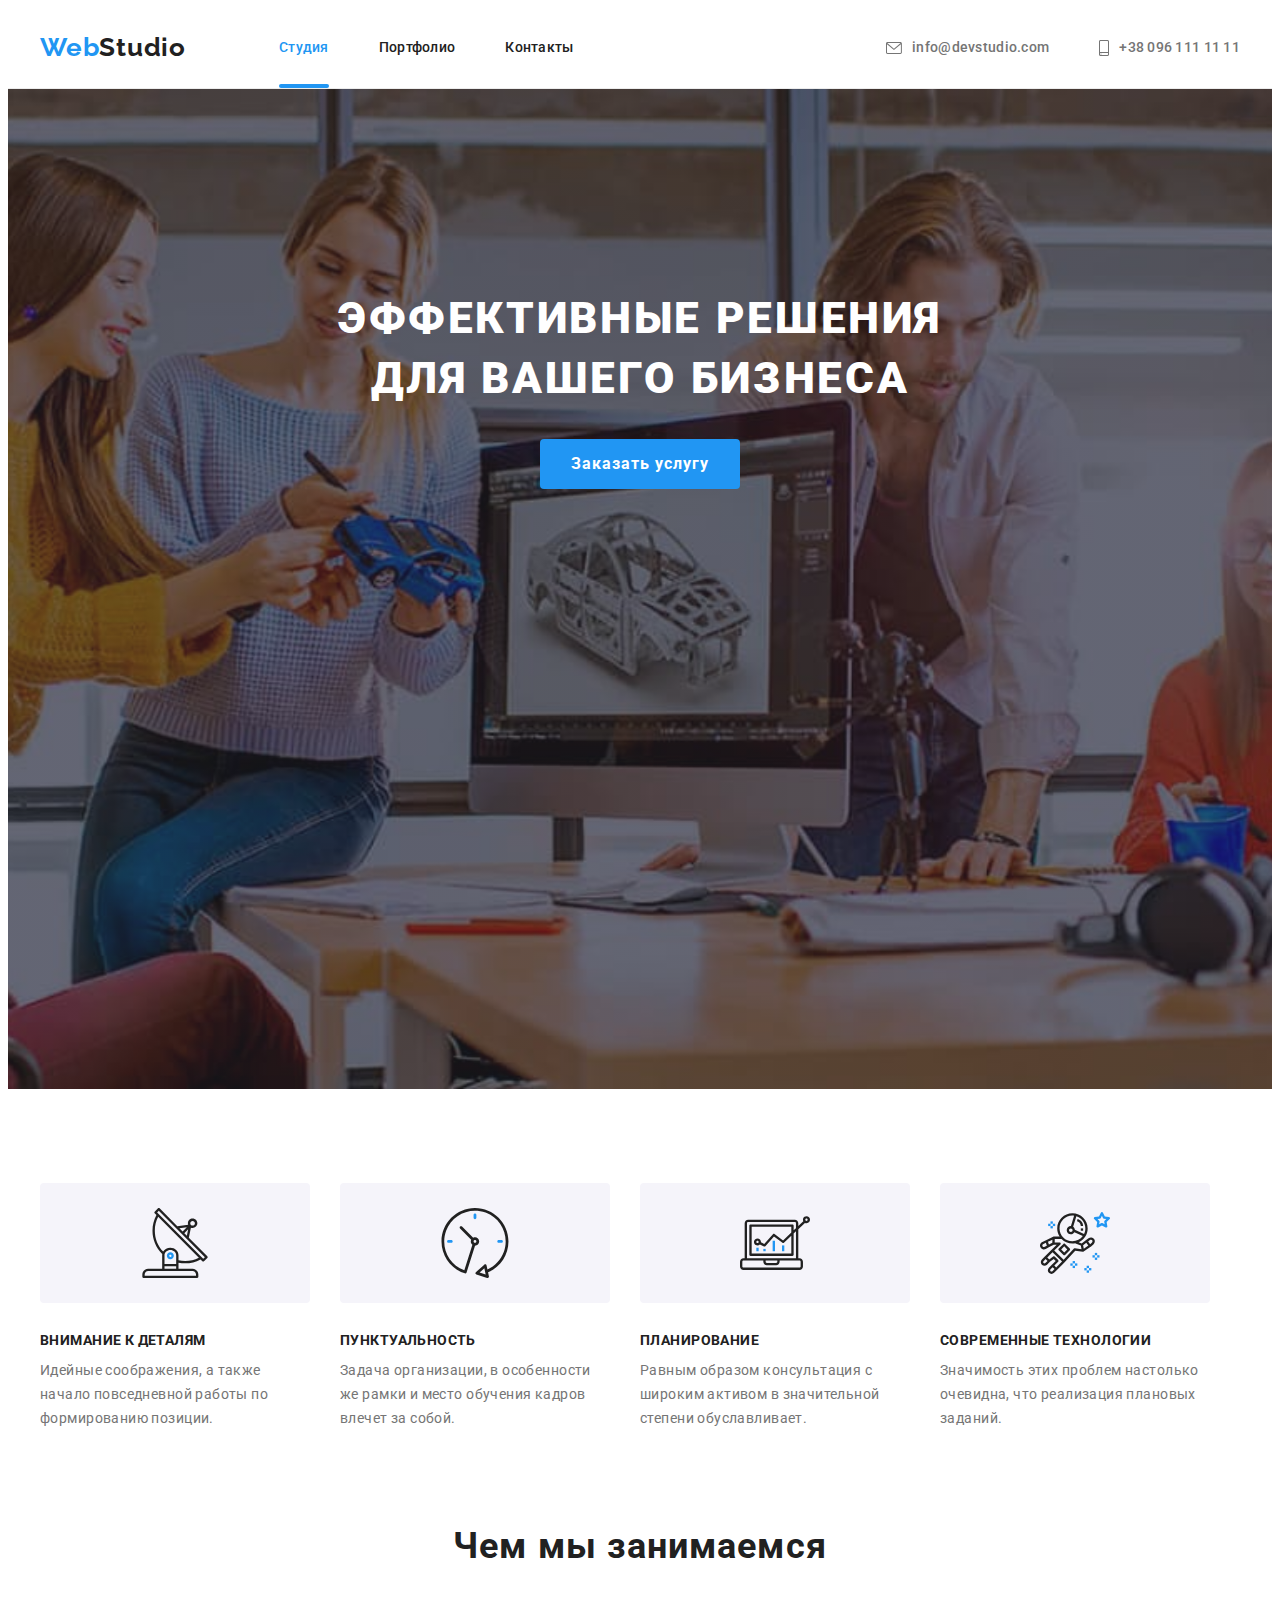
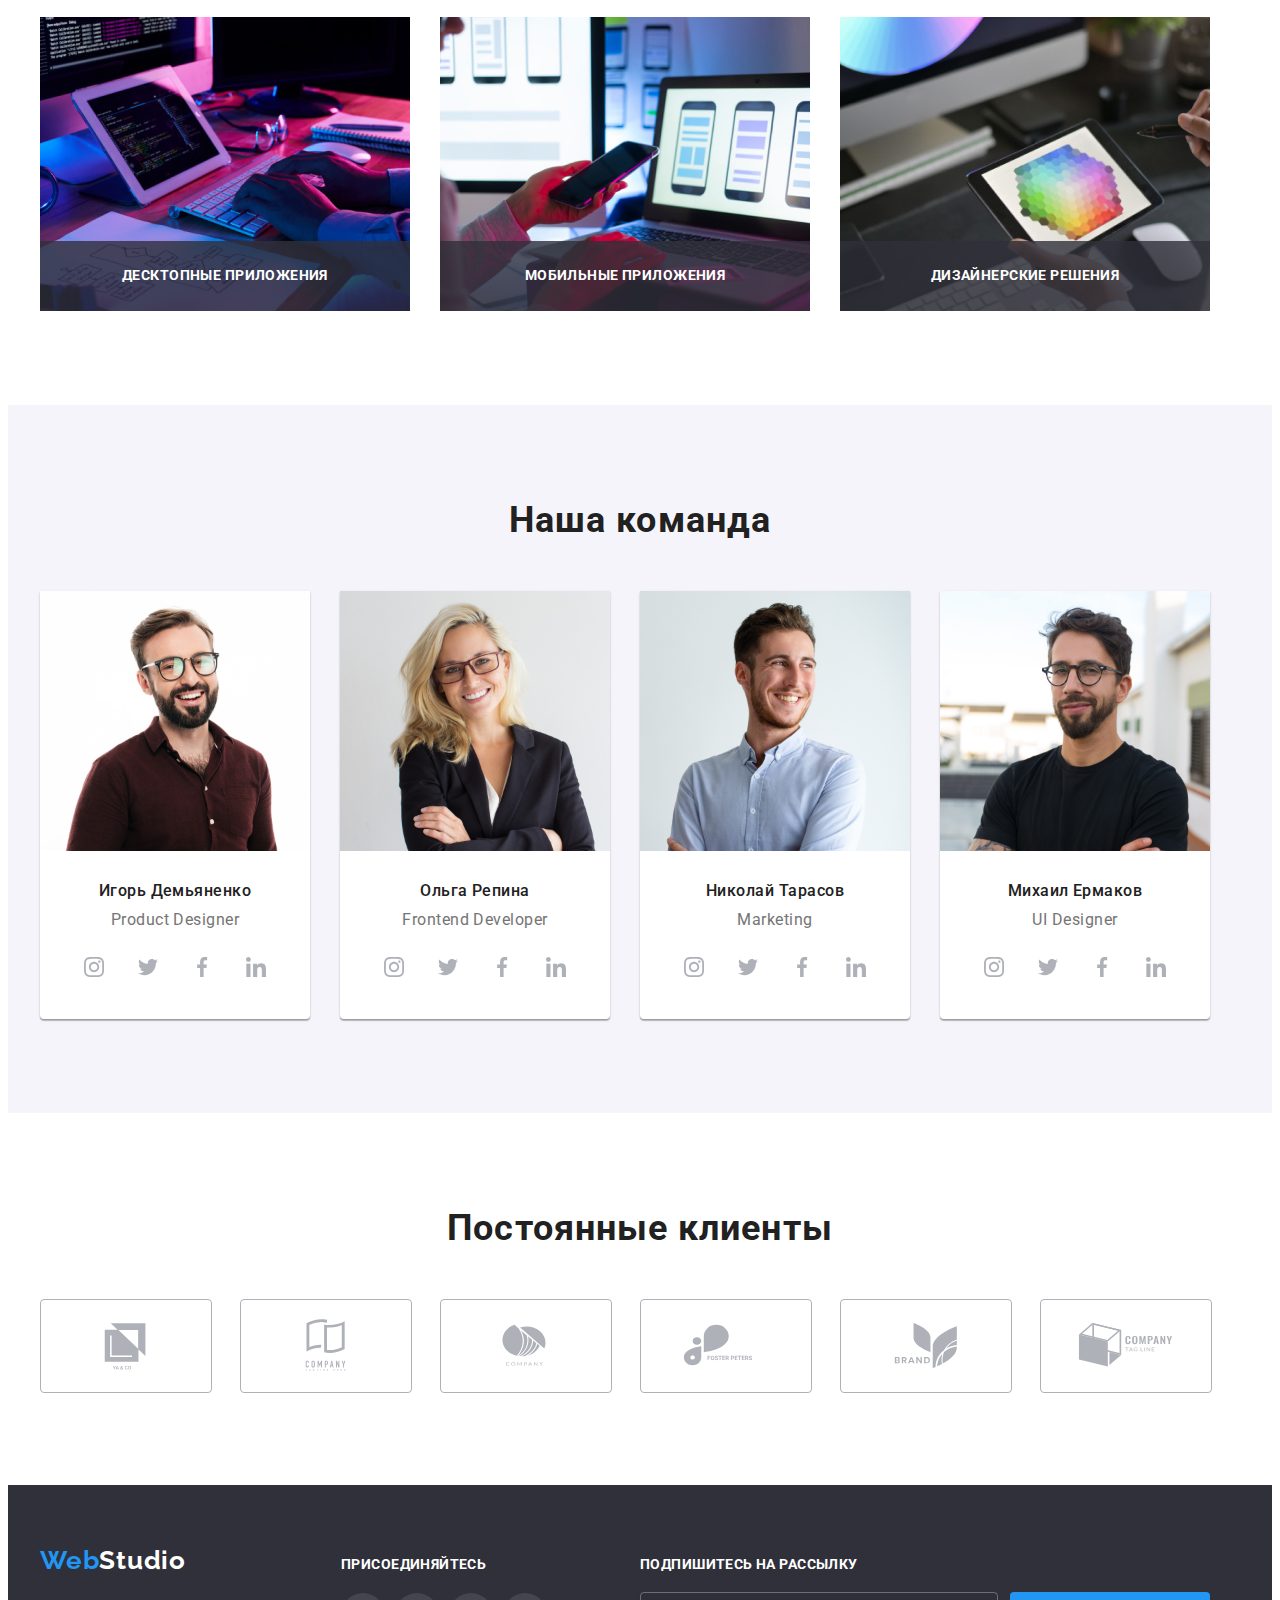
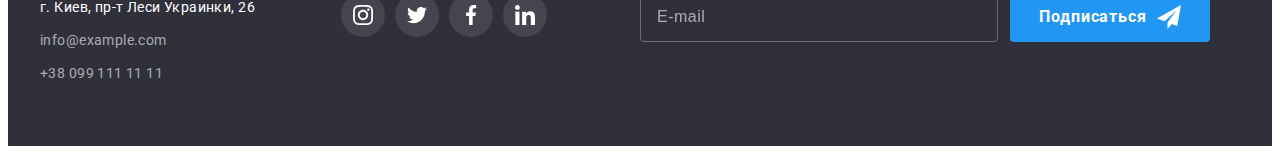
==== index.html @ 35f01581 "Фокус на  кастомный чекбокс" ====
<!DOCTYPE html>
<html lang="ru">
  <head>
    <meta charset="UTF-8" />
    <meta http-equiv="X-UA-Compatible" content="IE=edge" />
    <meta name="viewport" content="width=device-width, initial-scale=1.0" />
    <link rel="preconnect" href="https://fonts.googleapis.com" />
    <link rel="preconnect" href="https://fonts.gstatic.com" crossorigin />
    <link
      href="https://fonts.googleapis.com/css2?family=Raleway:wght@700&family=Roboto:wght@400;500;700;900&display=swap"
      rel="stylesheet"
    />
    <title>Document</title>
    <link
      rel="stylesheet"
      href="https://cdnjs.cloudflare.com/ajax/libs/modern-normalize/1.1.0/modern-normalize.min.css"
      integrity="sha512-wpPYUAdjBVSE4KJnH1VR1HeZfpl1ub8YT/NKx4PuQ5NmX2tKuGu6U/JRp5y+Y8XG2tV+wKQpNHVUX03MfMFn9Q=="
      crossorigin="anonymous"
      referrerpolicy="no-referrer"
    />
    <link rel="stylesheet" href="./css/styles.css" />
  </head>
  <body>
    <!--Шапка сайта-->
    <header class="header">
      <div class="container main-list">
        <a lang="en" href="" class="header-logo link"
          >Web<span class="logo-black">Studio</span></a
        >
        <nav class="header-nav">
          <ul class="header-list list">
            <li class="header-item">
              <a href="" class="header-link link current">Студия</a>
            </li>
            <li class="header-item">
              <a href="./portfolio.html" class="header-link link">Портфолио</a>
            </li>
            <li class="header-item">
              <a href="" class="header-link link">Контакты</a>
            </li>
          </ul>
        </nav>
        <div class="contacts">
          <ul class="header-contacts list">
            <li class="header-item">
              <a href="" class="header-mail link">
                <svg class="contacts-icon" width="16" height="12">
                  <use href="./img/icons.svg#icon-envelope"></use>
                </svg>
                info@devstudio.com</a
              >
            </li>
            <li class="header-item">
              <a href="" class="header-tel link"
                ><svg class="contacts-icon" width="10" height="16">
                  <use href="./img/icons.svg#icon-smartphone"></use></svg
                >+38 096 111 11 11</a
              >
            </li>
          </ul>
        </div>
      </div>
    </header>

    <main>
      <!--Герой-->
      <section class="hero overlay">
        <div class="hero-contant">
          <h1 class="hero-title">Эффективные решения для вашего бизнеса</h1>
          <button type="button" class="hero-button" data-modal-open>
            Заказать услугу
          </button>
        </div>
      </section>

      <!--Преимущества-->
      <section class="benefits">
        <div class="container">
          <h2 hidden class="visually-hidden">Наши преимущества</h2>
          <ul class="benefits-list list">
            <li class="benefits-item">
              <div class="benefits-picture">
                <svg class="benefits-icon" width="70" height="70">
                  <use href="./img/icons.svg#icon-antenna-1"></use>
                </svg>
              </div>
              <h3 class="benefits-title">Внимание к деталям</h3>
              <p class="benefits-text">
                Идейные соображения, а также начало повседневной работы по
                формированию позиции.
              </p>
            </li>
            <li class="benefits-item">
              <div class="benefits-picture">
                <svg class="benefits-icon" width="70" height="70">
                  <use href="./img/icons.svg#icon-clock-1"></use>
                </svg>
              </div>
              <h3 class="benefits-title">Пунктуальность</h3>
              <p class="benefits-text">
                Задача организации, в особенности же рамки и место обучения
                кадров влечет за собой.
              </p>
            </li>
            <li class="benefits-item">
              <div class="benefits-picture">
                <svg class="benefits-icon" width="70" height="70">
                  <use href="./img/icons.svg#icon-diagram-1"></use>
                </svg>
              </div>
              <h3 class="benefits-title">Планирование</h3>
              <p class="benefits-text">
                Равным образом консультация с широким активом в значительной
                степени обуславливает.
              </p>
            </li>
            <li class="benefits-item">
              <div class="benefits-picture">
                <svg class="benefits-icon" width="70" height="70">
                  <use href="./img/icons.svg#icon-astronaut-1"></use>
                </svg>
              </div>
              <h3 class="benefits-title">Современные технологии</h3>
              <p class="benefits-text">
                Значимость этих проблем настолько очевидна, что реализация
                плановых заданий.
              </p>
            </li>
          </ul>
        </div>
      </section>

      <!--Виды работ-->
      <section class="worktypes">
        <div class="container">
          <h2 class="worktypes-title">Чем мы занимаемся</h2>
          <ul class="worktypes-list list">
            <li class="worktypes-item">
              <a href="">
                <div class="worktypesrelative-photo">
                  <img
                    class="worktypes-photo"
                    src="./img/comp1.jpg"
                    alt="разработка програмного обеспечения"
                    width="370"
                  />
                  <div class="worktypes-overlay">
                    <p class="worktypes-text">Десктопные приложения</p>
                  </div>
                </div>
              </a>
            </li>
            <li class="worktypes-item">
              <a href="">
                <div class="worktypesrelative-photo">
                  <img
                    class="worktypes-photo"
                    src="./img/comp2.jpg"
                    alt="тестирование мобильного приложения"
                    width="370"
                  />
                  <div class="worktypes-overlay">
                    <p class="worktypes-text">Мобильные приложения</p>
                  </div>
                </div>
              </a>
            </li>
            <li class="worktypes-item">
              <a href="">
                <div class="worktypesrelative-photo">
                  <img
                    class="worktypes-photo"
                    src="./img/comp3.jpg"
                    alt="работа с палитрой цветов"
                    width="370"
                  />
                  <div class="worktypes-overlay">
                    <p class="worktypes-text">Дизайнерские решения</p>
                  </div>
                </div>
              </a>
            </li>
          </ul>
        </div>
      </section>

      <!--Команда-->
      <section class="command">
        <div class="container">
          <h2 class="command-title">Наша команда</h2>
          <ul class="command-list list">
            <li class="command-item">
              <img
                class="photo"
                lang="en"
                src="./img/photo1.jpg"
                alt="Product Designer"
                width="270"
              />
              <div class="command-container">
                <h3 class="command-photo">Игорь Демьяненко</h3>
                <p lang="en" class="command-text">Product Designer</p>
                <ul class="command-soc-list list">
                  <li class="command-soc-item">
                    <a href="" class="command-soc-link link">
                      <svg class="command-soc-icon" width="20" height="20">
                        <use href="./img/icons.svg#icon-instagram"></use>
                      </svg>
                    </a>
                  </li>
                  <li class="command-soc-item">
                    <a href="" class="command-soc-link link">
                      <svg class="command-soc-icon" width="20" height="20">
                        <use href="./img/icons.svg#icon-twitter"></use>
                      </svg>
                    </a>
                  </li>
                  <li class="command-soc-item">
                    <a href="" class="command-soc-link link">
                      <svg class="command-soc-icon" width="20" height="20">
                        <use href="./img/icons.svg#icon-facebook"></use>
                      </svg>
                    </a>
                  </li>
                  <li class="command-soc-item">
                    <a href="" class="command-soc-link link">
                      <svg class="command-soc-icon" width="20" height="20">
                        <use href="./img/icons.svg#icon-linkedin"></use>
                      </svg>
                    </a>
                  </li>
                </ul>
              </div>
            </li>
            <li class="command-item">
              <img
                class="photo"
                lang="en"
                src="./img/photo2.jpg"
                alt="Frontend Developer"
                width="270"
              />
              <div class="command-container">
                <h3 class="command-photo">Ольга Репина</h3>
                <p lang="en" class="command-text">Frontend Developer</p>
                <ul class="command-soc-list list">
                  <li class="command-soc-item">
                    <a href="" class="command-soc-link link">
                      <svg class="command-soc-icon" width="20" height="20">
                        <use href="./img/icons.svg#icon-instagram"></use>
                      </svg>
                    </a>
                  </li>
                  <li class="command-soc-item">
                    <a href="" class="command-soc-link link">
                      <svg class="command-soc-icon" width="20" height="20">
                        <use href="./img/icons.svg#icon-twitter"></use>
                      </svg>
                    </a>
                  </li>
                  <li class="command-soc-item">
                    <a href="" class="command-soc-link link">
                      <svg class="command-soc-icon" width="20" height="20">
                        <use href="./img/icons.svg#icon-facebook"></use>
                      </svg>
                    </a>
                  </li>
                  <li class="command-soc-item">
                    <a href="" class="command-soc-link link">
                      <svg class="command-soc-icon" width="20" height="20">
                        <use href="./img/icons.svg#icon-linkedin"></use>
                      </svg>
                    </a>
                  </li>
                </ul>
              </div>
            </li>
            <li class="command-item">
              <img
                class="photo"
                lang="en"
                src="./img/photo3.jpg"
                alt="Marketing"
                width="270"
              />
              <div class="command-container">
                <h3 class="command-photo">Николай Тарасов</h3>
                <p lang="en" class="command-text">Marketing</p>
                <ul class="command-soc-list list">
                  <li class="command-soc-item">
                    <a href="" class="command-soc-link link">
                      <svg class="command-soc-icon" width="20" height="20">
                        <use href="./img/icons.svg#icon-instagram"></use>
                      </svg>
                    </a>
                  </li>
                  <li class="command-soc-item">
                    <a href="" class="command-soc-link link">
                      <svg class="command-soc-icon" width="20" height="20">
                        <use href="./img/icons.svg#icon-twitter"></use>
                      </svg>
                    </a>
                  </li>
                  <li class="command-soc-item">
                    <a href="" class="command-soc-link link">
                      <svg class="command-soc-icon" width="20" height="20">
                        <use href="./img/icons.svg#icon-facebook"></use>
                      </svg>
                    </a>
                  </li>
                  <li class="command-soc-item">
                    <a href="" class="command-soc-link link">
                      <svg class="command-soc-icon" width="20" height="20">
                        <use href="./img/icons.svg#icon-linkedin"></use>
                      </svg>
                    </a>
                  </li>
                </ul>
              </div>
            </li>
            <li class="command-item">
              <img
                class="photo"
                lang="en"
                src="./img/photo4.jpg"
                alt="UI Designer"
                width="270"
              />
              <div class="command-container">
                <h3 class="command-photo">Михаил Ермаков</h3>
                <p lang="en" class="command-text">UI Designer</p>
                <ul class="command-soc-list list">
                  <li class="command-soc-item">
                    <a href="" class="command-soc-link link">
                      <svg class="command-soc-icon" width="20" height="20">
                        <use href="./img/icons.svg#icon-instagram"></use>
                      </svg>
                    </a>
                  </li>
                  <li class="command-soc-item">
                    <a href="" class="command-soc-link link">
                      <svg class="command-soc-icon" width="20" height="20">
                        <use href="./img/icons.svg#icon-twitter"></use>
                      </svg>
                    </a>
                  </li>
                  <li class="command-soc-item">
                    <a href="" class="command-soc-link link">
                      <svg class="command-soc-icon" width="20" height="20">
                        <use href="./img/icons.svg#icon-facebook"></use>
                      </svg>
                    </a>
                  </li>
                  <li class="command-soc-item">
                    <a href="" class="command-soc-link link">
                      <svg class="command-soc-icon" width="20" height="20">
                        <use href="./img/icons.svg#icon-linkedin"></use>
                      </svg>
                    </a>
                  </li>
                </ul>
              </div>
            </li>
          </ul>
        </div>
      </section>

      <!-- Постоянные клиенты -->
      <section class="clients">
        <div class="container">
          <h2 class="clients-title">Постоянные клиенты</h2>
          <ul class="clients-list list">
            <li class="clients-item">
              <a href="" class="clients-logo-link link">
                <svg class="clients-icon" width="106" height="60">
                  <use href="./img/icons.svg#icon-grouplogo1"></use>
                </svg>
              </a>
            </li>
            <li class="clients-item">
              <a href="" class="clients-logo-link link">
                <svg class="clients-icon" width="106" height="60">
                  <use href="./img/icons.svg#icon-grouplogo2"></use>
                </svg>
              </a>
            </li>
            <li class="clients-item">
              <a href="" class="clients-logo-link link">
                <svg class="clients-icon" width="106" height="60">
                  <use href="./img/icons.svg#icon-grouplogo3"></use>
                </svg>
              </a>
            </li>
            <li class="clients-item">
              <a href="" class="clients-logo-link link">
                <svg class="clients-icon" width="106" height="60">
                  <use href="./img/icons.svg#icon-grouplogo4"></use>
                </svg>
              </a>
            </li>
            <li class="clients-item">
              <a href="" class="clients-logo-link link">
                <svg class="clients-icon" width="106" height="60">
                  <use href="./img/icons.svg#icon-grouplogo5"></use>
                </svg>
              </a>
            </li>
            <li class="clients-item">
              <a href="" class="clients-logo-link link">
                <svg class="clients-icon" width="106" height="60">
                  <use href="./img/icons.svg#icon-grouplogo6"></use>
                </svg>
              </a>
            </li>
          </ul>
        </div>
      </section>
    </main>

    <!--Подвал-->
    <footer class="footer">
      <div class="footer-container">
        <div class="footer-address">
          <div class="footer-logo">
            <a lang="en" href="" class="footer-logo link"
              >Web<span class="white">Studio</span></a
            >
          </div>
          <address class="address">
            <p class="address-text">г. Киев, пр-т Леси Украинки, 26</p>
            <ul class="address-list list">
              <li class="address-item">
                <a href="" class="address-mail link">info@example.com</a>
              </li>
              <li class="address-item">
                <a href="" class="address-tel link">+38 099 111 11 11</a>
              </li>
            </ul>
          </address>
        </div>
        <div class="footer-join">
          <strong class="footer-title">Присоединяйтесь</strong>
          <ul class="footer-list list">
            <li class="footer-item">
              <a href="" class="footer-soc-link link">
                <svg class="footer-soc-icon" width="20" height="20">
                  <use href="./img/icons.svg#icon-instagram"></use>
                </svg>
              </a>
            </li>
            <li class="footer-item">
              <a href="" class="footer-soc-link link">
                <svg class="footer-soc-icon" width="20" height="20">
                  <use href="./img/icons.svg#icon-twitter"></use>
                </svg>
              </a>
            </li>
            <li class="footer-item">
              <a href="" class="footer-soc-link link">
                <svg class="footer-soc-icon" width="20" height="20">
                  <use href="./img/icons.svg#icon-facebook"></use>
                </svg>
              </a>
            </li>
            <li class="footer-item">
              <a href="" class="footer-soc-link link">
                <svg class="footer-soc-icon" width="20" height="20">
                  <use href="./img/icons.svg#icon-linkedin"></use>
                </svg>
              </a>
            </li>
          </ul>
        </div>
        <div class="signup">
          <p class="signup-title">Подпишитесь на рассылку</p>
          <form class="signup-form" autocomplete="off"></form>
          <div class="signup-field">
            <input
              type="email"
              class="signup-input"
              name="user-mail"
              required
              placeholder="E-mail"
            />
            <button type="submit" class="signup-button">
              Подписаться
              <svg class="signup-icon" width="24" height="24">
                <use href="./img/icons.svg#icon-icon-send"></use>
              </svg>
            </button>
          </div>
        </div>
      </div>
    </footer>
    <!--          Модальное окно            -->
    <div class="backdrop is-hidden" data-modal>
      <div class="modal">
        <button type="button" class="modal-button-close" data-modal-close>
          <svg class="modal-icon" width="18" height="18">
            <use href="./img/icons.svg#icon-close-black1"></use>
          </svg>
        </button>
        <p class="modal-title">Оставьте свои данные, мы вам перезвоним</p>
        <form class="modal-form" autocomplete="off">
          <div class="modal-field">
            <label class="modal-label" for="user-name">Имя</label>
            <div class="input-wrap">
              <input
                type="text"
                class="modal-input"
                name="user-name"
                id="user-name"
                required
              />
              <svg class="input-icon" width="18" height="18">
                <use href="./img/icons.svg#icon-person-black-18dp-1"></use>
              </svg>
            </div>
          </div>
          <div class="modal-field">
            <label class="modal-label" for="user-tel">Телефон</label>
            <div class="input-wrap">
              <input
                type="tel"
                class="modal-input"
                name="user-tel"
                id="user-tel"
                required
              />
              <svg class="input-icon" width="18" height="18">
                <use href="./img/icons.svg#icon-phone-black-18dp-1"></use>
              </svg>
            </div>
          </div>
          <div class="modal-field">
            <label class="modal-label" for="user-mail">Почта</label>
            <div class="input-wrap">
              <input
                type="email"
                class="modal-input"
                name="user-mail"
                id="user-mail"
                required
              />
              <svg class="input-icon" width="18" height="18">
                <use href="./img/icons.svg#icon-email-black-18dp-1"></use>
              </svg>
            </div>
          </div>
          <div class="coment-field">
            <label class="modal-label" for="modal-text">Комментарий</label>
            <textarea
              name="modal-text"
              id="modal-text"
              class="modal-text"
              placeholder="Введите текст"
            ></textarea>
          </div>
          <div class="consent-field">
            <input
              type="checkbox"
              class="consent-input visually-hidden"
              name="user-consent"
              id="user-consent"
              value="user-consent"
            />
            <label class="consent-label" for="user-consent">
              <span class="consent-span">
                <svg class="consent-icon" width="16" height="15">
                  <use href="./img/icons.svg#icon-icon-check"></use>
                </svg>
              </span>
              Соглашаюсь с рассылкой и принимаю &nbsp;
              <a href="" class="accent-link link">Условия договора</a>
            </label>
          </div>
          <button type="submit" class="modal-button">Отправить</button>
        </form>
      </div>
    </div>
    <script src="./js/modal.js"></script>
  </body>
</html>
---- css/styles.css ----
/* цвет текста заголовков #212121 */
/* цвет основного текста rgba(117, 117, 117, 1) */
/* цвет акцента и первой части лого в шапке и подвале #2196F3 */
/* цвет второй части лого в шапке #000000 */
/* цвет второй части лого в подвале и текста в герое #FFFFFF */
/* вторичный цвет фона #F5F4FA */
/* цвет фона героя #2F303A */

:root {
  --primery-text-color: rgba(117, 117, 117, 1);
  --title-text-color: #212121;
  --accennt-color: #2196f3;
  --background-color: #2f303a;
  --command-bg-color: #f5f4fa;
  --primery-bg-color: #ffffff;
  --button-color: #188ce8;
  --header-list-color: #757575;
  --address-list-color: rgba(255, 255, 255, 0.6);
  --border-color: #eeeeee;
  --border-hed-color: #ececec;
  --box-shadow-one: rgba(0, 0, 0, 0.12);
  --box-shadow-two: rgba(0, 0, 0, 0.14);
  --box-shadow-three: rgba(0, 0, 0, 0.2);
  --command-soc-link: #afb1b8;
  --footer-linl-color: rgba(255, 255, 255, 0.1);
  --portfolio-shadow-one: rgba(0, 0, 0, 0.12);
  --portfolio-shadow-two: rgba(0, 0, 0, 0.06);
  --portfolio-shadow-three: rgba(0, 0, 0, 0.16);
  --portfoliobutton-shadow-one: rgba(0, 0, 0, 0.1);
  --portfoliobutton-shadow-two: rgba(0, 0, 0, 0.08);
  --portfoliobutton-shadow-three: rgba(0, 0, 0, 0.12);
  --portfolio-overlay: rgba(33, 150, 243, 0.9);
  --worktypes-overlay-color: rgba(47, 48, 58, 0.8);
  --modal-color: rgba(0, 0, 0, 0.2);
  --modal-icon-color: rgba(0, 0, 0, 0.1);
  --modal-text-color: rgba(117, 117, 117, 0.5);
  --signup-input-color: rgba(255, 255, 255, 0.3);
  --signap-shadow-color: rgba(0, 0, 0, 0.15);
  --border-textarea-color: rgba(33, 33, 33, 0.2);
}

p,
h1,
h2,
h3,
h4 {
  margin: 0;
}
ul {
  margin: 0;
  padding-left: 0;
}

body {
  color: var(--primery-text-color);
  background-color: var(--primery-bg-color);
  font-family: Roboto, sans-serif;
}
.list {
  list-style: none;
  padding: 0;
  margin: 0;
}
.link {
  text-decoration: none;
}

/*            header            */
.container {
  margin-left: auto;
  margin-right: auto;
  width: 1200px;
  padding: 0 15px;
}

.header {
  background-color: var(--primery-bg-color);
  border-bottom: 1px solid var(--border-hed-color);
}

.main-list {
  display: flex;
}

.header-list {
  display: flex;
}

.header-contacts {
  display: flex;
}
.header-contacts .header-item + .header-item {
  margin-left: 50px;
}
.header-list .header-item + .header-item {
  margin-left: 50px;
}

.header-logo {
  display: block;
  padding-top: 24px;
  padding-bottom: 25px;
  margin-right: 93px;
  color: var(--accennt-color);
  font-family: "Raleway";
  font-weight: 700;
  font-size: 26px;
  line-height: 1.19;
  letter-spacing: 0.03em;
}

.logo-black {
  color: var(--title-text-color);
}

.link.current,
.header-list .link:hover,
.header-list .link:focus {
  color: var(--accennt-color);
}

.header-link {
  position: relative;
  display: block;
  padding-top: 32px;
  padding-bottom: 32px;
  font-weight: 500;
  font-size: 14px;
  line-height: 1.14;
  letter-spacing: 0.02em;
  color: var(--title-text-color);
  transition-property: color;
  transition-duration: 250ms;
  transition-timing-function: cubic-bezier(0.4, 0, 0.2, 1);
}

.header-list .header-link:after {
  position: absolute;
  bottom: 0;
  display: block;
  content: "";
  width: 100%;
  height: 4px;
  opacity: 0;
  color: var(--accennt-color);
  background-color: var(--accennt-color);
  border-radius: 2px;
  transition-property: opacity;
  transition-duration: 250ms;
  transition-timing-function: cubic-bezier(0.4, 0, 0.2, 1);
}

.header-link:hover:after,
.header-link:focus:after {
  opacity: 1;
}

.link.current:after {
  position: absolute;
  bottom: 0;
  display: block;
  content: "";
  width: 100%;
  height: 4px;
  color: var(--accennt-color);
  background-color: var(--accennt-color);
  border-radius: 2px;
  opacity: 1;
}

.contacts {
  margin-left: auto;
}

.header-contacts .link:hover,
.header-contacts .link:focus {
  color: var(--accennt-color);
}

.header-mail,
.header-tel {
  display: flex;
  align-items: center;
  padding-top: 32px;
  padding-bottom: 32px;
  color: var(--header-list-color);
  font-weight: 500;
  font-size: 14px;
  line-height: 1.14;
  letter-spacing: 0.02em;
  transition-property: color;
  transition-duration: 250ms;
  transition-timing-function: cubic-bezier(0.4, 0, 0.2, 1);
}

.contacts-icon {
  margin-right: 10px;
  fill: currentColor;
}
/*                     hero                  */
.hero {
  background-color: var(--background-color);
  padding: 200px 0;
}

.overlay {
  background-image: linear-gradient(
      rgba(47, 48, 58, 0.4),
      rgba(47, 48, 58, 0.4)
    ),
    url("../img/image-hero.jpg");
  max-width: 1600px;
  height: 600px;
  margin: 0 auto;
  background-repeat: no-repeat;
  background-position: center;
  background-size: cover;
}

.hero-contant {
  max-width: 696px;
  margin-left: auto;
  margin-right: auto;
}
.hero-title {
  margin-top: 0;
  margin-bottom: 30px;
  color: var(--primery-bg-color);
  background-color: transparent;
  font-weight: 900;
  font-size: 44px;
  line-height: 1.36;
  text-align: center;
  letter-spacing: 0.06em;
  text-transform: uppercase;
}
.hero-button {
  display: flex;
  margin: 0 auto;
  min-width: 200px;
  height: 50px;
  justify-content: center;
  border-radius: 4px;
  border: transparent;
  color: var(--primery-bg-color);
  background-color: var(--accennt-color);
  font-family: inherit;
  font-weight: 700;
  font-size: 16px;
  line-height: 1.88;
  align-items: center;
  text-align: center;
  letter-spacing: 0.06em;
  cursor: pointer;
  transition-property: bacground-color;
  transition-duration: 250ms;
  transition-timing-function: cubic-bezier(0.4, 0, 0.2, 1);
}
.hero-button:hover,
.hero-button:focus {
  background-color: var(--button-color);
}

/*                  benefits                  */
.visually-hidden {
  position: absolute;
  width: 1px;
  height: 1px;
  margin: -1px;
  border: 0;
  padding: 0;
  white-space: nowrap;
  clip-path: inset(100%);
  clip: rect(0 0 0 0);
  overflow: hidden;
}

.benefits {
  padding-top: 94px;
  padding-bottom: 94px;
  margin-top: 0;
  margin-bottom: 0;
  background-color: var(--primery-bg-color);
}
.benefits-list {
  display: flex;
}

.benefits-list .benefits-item + .benefits-item {
  margin-left: 30px;
}

.benefits-title {
  margin-top: 0;
  margin-bottom: 10px;
  color: var(--title-text-color);
  font-weight: 700;
  font-size: 14px;
  line-height: 1.14;
  letter-spacing: 0.03em;
  text-transform: uppercase;
}
.benefits-text {
  width: 270px;
  margin-top: 0;
  margin-bottom: 0;
  color: var(--header-list-color);
  font-size: 14px;
  line-height: 1.71;
  letter-spacing: 0.03em;
}

.benefits-picture {
  display: flex;
  width: 270px;
  height: 120px;
  justify-content: center;
  align-items: center;
  border-radius: 4px;
  margin-bottom: 30px;
  background-color: var(--command-bg-color);
}

.benefits-icon {
  margin: 0;
}

/*               worktipes                */
.worktypes {
  padding-bottom: 94px;
  background-color: var(--primery-bg-color);
}
.worktypes-title {
  margin-top: 0;
  margin-bottom: 50px;
  color: var(--title-text-color);
  font-weight: 700;
  font-size: 36px;
  line-height: 1.17;
  text-align: center;
  letter-spacing: 0.03em;
}

.worktypes-list {
  display: flex;
}

.worktypes-list .worktypes-item + .worktypes-item {
  margin-left: 30px;
}

.worktypes-photo {
  display: block;
  max-width: 100%;
  height: auto;
}

.worktypesrelative-photo {
  position: relative;
}

.worktypes-overlay {
  display: flex;
  align-items: center;
  justify-content: center;
  position: absolute;
  width: 100%;
  height: 70px;
  bottom: 0;
  background-color: var(--worktypes-overlay-color);
}

.worktypes-text {
  font-weight: 700;
  font-size: 14px;
  line-height: 1.14;
  text-align: center;
  letter-spacing: 0.03em;
  text-transform: uppercase;
  color: var(--primery-bg-color);
}

/*                      command                  */
.command {
  padding-top: 94px;
  padding-bottom: 94px;
  background-color: var(--command-bg-color);
}
.command-title {
  margin-top: 0;
  margin-bottom: 50px;
  color: var(--title-text-color);
  font-weight: 700;
  font-size: 36px;
  line-height: 1.17;
  text-align: center;
  letter-spacing: 0.03em;
}
.command-text {
  margin: 0 0 16px;
  color: var(--header-list-color);
  font-size: 16px;
  line-height: 1.19;
  text-align: center;
  letter-spacing: 0.03em;
}
.command-list {
  display: flex;
}
.command-list .command-item + .command-item {
  margin-left: 30px;
}
.command-item {
  box-shadow: 0px 1px 3px var(--box-shadow-one),
    0px 1px 1px var(--box-shadow-two), 0px 2px 1px var(--box-shadow-three);
  border-radius: 0px 0px 4px 4px;
  background-color: var(--primery-bg-color);
}
.command-photo {
  margin-bottom: 10px;
  color: var(--title-text-color);
  font-weight: 500;
  font-size: 16px;
  line-height: 1.19;
  text-align: center;
  letter-spacing: 0.03em;
}
.command-container {
  padding: 30px 32px;
}

.photo {
  background-color: var(--primery-bg-color);
  display: block;
  max-width: 100%;
  height: auto;
}

.command-soc-list {
  display: flex;
  justify-content: center;
}

.command-soc-item {
  width: 44px;
  height: 44px;
  margin-left: 10px;
}

.command-soc-item:first-child {
  margin-left: 0;
}

.command-soc-link {
  display: flex;
  align-items: center;
  justify-content: center;
  width: 100%;
  height: 100%;
  border-radius: 50%;
  color: var(--command-soc-link);
  transition-property: background-color, color;
  transition-duration: 250ms;
  transition-timing-function: cubic-bezier(0.4, 0, 0.2, 1);
}

.command-soc-icon {
  fill: currentColor;
}

.command-soc-link:hover,
.command-soc-link:focus {
  background-color: var(--accennt-color);
  color: var(--primery-bg-color);
}

/*            steady clients            */
.clients {
  padding-top: 94px;
  padding-bottom: 94px;
  margin-top: 0;
  margin-bottom: 0;
  background-color: var(--primery-bg-color);
}

.clients-title {
  margin-bottom: 50px;
  color: var(--title-text-color);
  font-weight: 700;
  font-size: 36px;
  line-height: 1.17;
  text-align: center;
  letter-spacing: 0.03em;
}

.clients-list {
  display: flex;
}

.clients-item {
  width: 170px;
  height: 92px;
}

.clients-logo-link {
  display: flex;
  width: 100%;
  height: 100%;
  justify-content: center;
  align-items: center;
  outline: transparent;
  border: 1px solid var(--command-soc-link);
  border-radius: 4px;
  color: var(--command-soc-link);
  transition-property: color;
  transition-duration: 250ms;
  transition-timing-function: cubic-bezier(0.4, 0, 0.2, 1);
}

.clients-list .clients-item + .clients-item {
  margin-left: 30px;
}

.clients-icon {
  fill: currentColor;
}

.clients-logo-link:hover,
.clients-logo-link:focus {
  color: var(--accennt-color);
  border: 1px solid;
}
/*               footer                 */
.footer {
  color: var(--primery-bg-color);
  background-color: var(--background-color);
  padding-top: 60px;
  padding-bottom: 60px;
}

.footer-container {
  align-items: baseline;
  display: flex;
  margin-left: auto;
  margin-right: auto;
  width: 1200px;
  padding: 0 15px;
}

.footer-address {
  width: 231px;
}

.footer .footer-logo {
  display: block;
  margin-top: 0;
  margin-bottom: 20px;
  color: var(--accennt-color);
  font-family: "Raleway";
  font-weight: 700;
  font-size: 26px;
  line-height: 1.19;
  letter-spacing: 0.03em;
}

.white {
  color: var(--primery-bg-color);
}
.address {
  font-family: "Roboto";
  font-style: normal;
}
.address-text {
  margin-top: 0;
  margin-bottom: 9px;
  color: var(--primery-bg-color);
  font-size: 14px;
  line-height: 1.71;
  letter-spacing: 0.03em;
}
.address-list .link:hover,
.address-list .link:focus {
  color: var(--accennt-color);
}

.address-list .link {
  transition-property: color;
  transition-duration: 250ms;
  transition-timing-function: cubic-bezier(0.4, 0, 0.2, 1);
}
.address-item:first-child {
  margin-top: 0;
  margin-bottom: 9px;
}
.address-mail {
  color: var(--address-list-color);
  font-size: 14px;
  line-height: 1.71;
  letter-spacing: 0.03em;
}
.address-tel {
  color: var(--address-list-color);
  font-size: 14px;
  line-height: 1.71;
  letter-spacing: 0.03em;
}

.footer-join {
  width: 206px;
  margin-left: 70px;
}

.footer-title {
  display: block;
  margin-bottom: 20px;
  font-size: 14px;
  line-height: 1.14;
  letter-spacing: 0.03em;
  text-transform: uppercase;
}

.footer-list {
  display: flex;
  width: 206px;
  height: 44px;
}

.footer-item {
  width: 44px;
  height: 44px;
  margin-left: 10px;
}

.footer-item:first-child {
  margin-left: 0;
}

.footer-soc-link {
  display: flex;
  align-items: center;
  justify-content: center;
  width: 100%;
  height: 100%;
  border-radius: 50%;
  background-color: var(--footer-linl-color);
  transition-property: background-color;
  transition-duration: 250ms;
  transition-timing-function: cubic-bezier(0.4, 0, 0.2, 1);
}

.footer-soc-link:hover,
.footer-soc-link:focus {
  background-color: var(--accennt-color);
}

.footer-soc-icon {
  fill: var(--primery-bg-color);
}

/*               portfolio               */
.portfolio {
  padding-top: 94px;
  padding-bottom: 94px;
}

.portfoliobutton:hover,
.portfoliobutton:focus {
  color: var(--primery-bg-color);
  background-color: var(--accennt-color);
  box-shadow: 0px 3px 1px var(--portfoliobutton-shadow-one),
    0px 1px 2px var(--portfoliobutton-shadow-two),
    0px 2px 2px var(--portfoliobutton-shadow-three);
}
.portfoliobutton-list {
  display: flex;
  margin-bottom: 50px;
  justify-content: center;
}
.portfoliobutton-list .portfoliobutton-item + .portfoliobutton-item {
  margin-left: 8px;
}
.portfolio-list {
  display: flex;
  flex-wrap: wrap;
}
.portfolio-item {
  width: calc((100% - 60px) / 3);
  margin-right: 30px;
  margin-bottom: 30px;
}

.relative-photo {
  position: relative;
  overflow: hidden;
}

.overlay-text {
  position: absolute;
  padding: 63px 24px;
  font-weight: 400;
  font-size: 18px;
  line-height: 1.56;
  letter-spacing: 0.03em;
  color: var(--primery-bg-color);
  background-color: var(--portfolio-overlay);
  top: 0;
  height: 100%;
  transform: translateY(101%);
  transition-property: transform;
  transition-duration: 250ms;
  transition-timing-function: cubic-bezier(0.4, 0, 0.2, 1);
  overflow: auto;
}

.portfolio-link:hover .overlay-text,
.portfolio-link:focus .overlay-text {
  transform: translate(0);
}

.portfolio-item:nth-child(3n) {
  margin-right: 0;
}
.portfolio-item:nth-last-child(-n + 3) {
  margin-bottom: 0;
}

.portfolio-link:hover,
.portfolio-link:focus {
  box-shadow: 0px 1px 1px var(--portfolio-shadow-one),
    0px 4px 4px var(--portfolio-shadow-two),
    1px 4px 6px var(--portfolio-shadow-three);
  cursor: pointer;
}

.portfolio-link {
  display: block;
  transition-property: box-shadow;
  transition-duration: 250ms;
  transition-timing-function: cubic-bezier(0.4, 0, 0.2, 1);
}

.portfolio-title {
  margin-bottom: 4px;
  color: var(--title-text-color);
  font-weight: 700;
  font-size: 18px;
  line-height: 2;
  letter-spacing: 0.06em;
}
.portfolio-text {
  margin: 0;
  color: var(--header-list-color);
  font-size: 16px;
  line-height: 1.88;
  letter-spacing: 0.03em;
}
.portfoliobutton {
  padding: 6px 22px;
  border-radius: 4px;
  color: var(--title-text-color);
  background-color: var(--command-bg-color);
  border: transparent;
  cursor: pointer;
  font-family: inherit;
  font-weight: 500;
  font-size: 16px;
  line-height: 1.63;
  text-align: center;
  letter-spacing: 0.03em;
  transition-property: background-color, color, box-shadow;
  transition-duration: 250ms;
  transition-timing-function: cubic-bezier(0.4, 0, 0.2, 1);
}
.current-button {
  color: var(--primery-bg-color);
  background-color: var(--accennt-color);
}
.portfolio-bottom {
  padding: 20px 24px;
  border: 1px solid var(--border-color);
}

/*              Modal vindow              */

.backdrop {
  position: fixed;
  top: 0;
  left: 0;
  width: 100%;
  height: 100%;
  background-color: var(--modal-color);
  transition: opacity 300ms linear, visibility 300ms linear;
}

.backdrop.is-hidden .modal {
  transform: translate(-50%, -50%) scale(0);
}

.modal {
  position: absolute;
  top: 50%;
  left: 50%;
  transform: translate(-50%, -50%) scale(1);
  width: 528px;
  min-height: 581px;
  padding: 40px;
  background-color: var(--primery-bg-color);
  border-radius: 4px;
  box-shadow: 0px 1px 3px var(--portfoliobutton-shadow-three),
    0px 1px 1px var(--box-shadow-two), 0px 2px 1px var(--modal-color);
  transition: transform 300ms linear;
}

.modal-button-close {
  width: 30px;
  height: 30px;
  background-color: transparent;
  border: 1px solid var(--modal-icon-color);
  border-radius: 50%;
  display: flex;
  align-items: center;
  justify-content: center;
  position: absolute;
  top: 8px;
  right: 8px;
}

.modal-icon {
  transition-property: fill;
  transition-duration: 250ms;
  transition-timing-function: cubic-bezier(0.4, 0, 0.2, 1);
}

.modal-button-close:hover > .modal-icon,
.modal-button-close:focus > .modal-icon {
  fill: var(--accennt-color);
}

.is-hidden {
  opacity: 0;
  visibility: hidden;
  pointer-events: 0;
}

.no-scroll {
  overflow: hidden;
}

.modal-title {
  font-weight: 700;
  font-size: 20px;
  line-height: calc(23 / 20);
  text-align: center;
  letter-spacing: 0.03em;
  color: var(--title-text-color);
  margin-bottom: 12px;
}

.modal-field {
  margin-bottom: 10px;
}

.coment-field {
  margin-bottom: 20px;
}

.modal-input {
  padding: 0;
  width: 100%;
  height: 40px;
  padding-left: 42px;
  border: 1px solid var(--border-textarea-color);
  border-radius: 4px;
  background-color: transparent;
  color: var(--header-list-color);
  outline: var(--accennt-color);
  transition-property: border-color;
  transition-duration: 250ms;
  transition-timing-function: cubic-bezier(0.4, 0, 0.2, 1);
}

.modal-input:focus,
.modal-input:hover {
  border-color: var(--accennt-color);
}

.modal-input:focus + .input-icon,
.modal-input:hover + .input-icon {
  fill: var(--accennt-color);
}

.modal-button {
  display: flex;
  margin: 0 auto;
  min-width: 200px;
  height: 50px;
  justify-content: center;
  border-radius: 4px;
  border: transparent;
  color: var(--primery-bg-color);
  background-color: var(--accennt-color);
  font-family: inherit;
  font-weight: 700;
  font-size: 16px;
  line-height: 1.88;
  align-items: center;
  text-align: center;
  letter-spacing: 0.06em;
  cursor: pointer;
  transition-property: bacground-color;
  transition-duration: 250ms;
  transition-timing-function: cubic-bezier(0.4, 0, 0.2, 1);
}

.modal-button:hover,
.modal-button:focus {
  background-color: var(--button-color);
}

.modal-label {
  display: block;
  font-weight: 400;
  font-size: 12px;
  line-height: 1.17;
  letter-spacing: 0.01em;
  color: var(--header-list-color);
  margin-bottom: 4px;
}

.modal-text {
  display: block;
  padding: 12px 16px;
  width: 100%;
  height: 120px;
  border: 1px solid var(--border-textarea-color);
  border-radius: 4px;
  resize: none;
  outline: var(--accennt-color);
  transition-property: border-color;
  transition-duration: 250ms;
  transition-timing-function: cubic-bezier(0.4, 0, 0.2, 1);
}

.modal-text:focus,
.modal-text:hover {
  border-color: var(--accennt-color);
}

.modal-text::placeholder {
  font-weight: 400;
  font-size: 12px;
  line-height: 1.17;
  letter-spacing: 0.01em;
  color: var(--modal-text-color);
}

.signup {
  width: 570px;
  margin-left: 93px;
}
.signup-title {
  font-weight: 700;
  font-size: 14px;
  line-height: calc(16 / 14);
  letter-spacing: 0.03em;
  text-transform: uppercase;
  color: var(--primery-bg-color);
  margin-bottom: 20px;
}

.signup-input {
  box-sizing: border-box;
  height: 50px;
  width: 358px;
  padding: 15px 16px;
  border: 1px solid var(--signup-input-color);
  filter: drop-shadow(0px 4px 4px var(--signap-shadow-color));
  border-radius: 4px;
  background-color: transparent;
  color: var(--primery-bg-color);
}

.signup-input::placeholder {
  font-weight: 400;
  font-size: 16px;
  line-height: 20px;
  display: flex;
  align-items: center;
  letter-spacing: 0.03em;
  color: var(--address-list-color);
}

.signup-field {
  display: flex;
  align-items: center;
}

.signup-button {
  display: flex;
  margin-left: 12px;
  padding: 0;
  min-width: 200px;
  height: 50px;
  justify-content: center;
  border-radius: 4px;
  border: transparent;
  color: var(--primery-bg-color);
  background-color: var(--accennt-color);
  font-family: inherit;
  font-weight: 700;
  font-size: 16px;
  line-height: 1.88;
  align-items: center;
  text-align: center;
  letter-spacing: 0.06em;
  cursor: pointer;
  transition-property: bacground-color;
  transition-duration: 250ms;
  transition-timing-function: cubic-bezier(0.4, 0, 0.2, 1);
}

.signup-button:hover,
.signup-button:focus {
  background-color: var(--button-color);
}

.signup-icon {
  fill: var(--primery-bg-color);
  margin-left: 10px;
}

.consent-field {
  margin-bottom: 30px;
}

.consent-input:checked + .consent-label .consent-span {
  background-color: var(--accennt-color);
  border: none;
  border-radius: 2px;
}

.consent-input:checked + .consent-label .consent-icon {
  fill: var(--primery-bg-color);
}

.consent-span {
  border-radius: 2px;
  margin-right: 8px;
  transition-property: bacground-color;
  transition-duration: 250ms;
  transition-timing-function: cubic-bezier(0.4, 0, 0.2, 1);
}

.consent-input:focus + .consent-label .consent-span {
  background-color: var(--accennt-color);
  border: none;
  border-radius: 2px;
}

.consent-input:focus + .consent-label .consent-icon {
  fill: var(--primery-bg-color);
}

.consent-label {
  display: flex;
  align-items: center;
  justify-content: center;
  font-weight: 400;
  font-size: 14px;
  line-height: calc(24 / 14);
  letter-spacing: 0.03em;
  color: var(--header-list-color);
}

.consent-label .consent-span {
  width: 16px;
  height: 15px;
  border: 2px solid var(--title-text-color);
  display: flex;
  align-items: center;
  justify-content: center;
}

.consent-icon {
  fill: transparent;
  transition-property: fill;
  transition-duration: 250ms;
  transition-timing-function: cubic-bezier(0.4, 0, 0.2, 1);
}

.accent-link {
  color: var(--accennt-color);
  text-decoration-line: underline;
}

.input-wrap {
  position: relative;
}

.input-icon {
  position: absolute;
  left: 12px;
  top: 50%;
  transform: translateY(-50%);
  transition-property: fill;
  transition-duration: 250ms;
  transition-timing-function: cubic-bezier(0.4, 0, 0.2, 1);
}
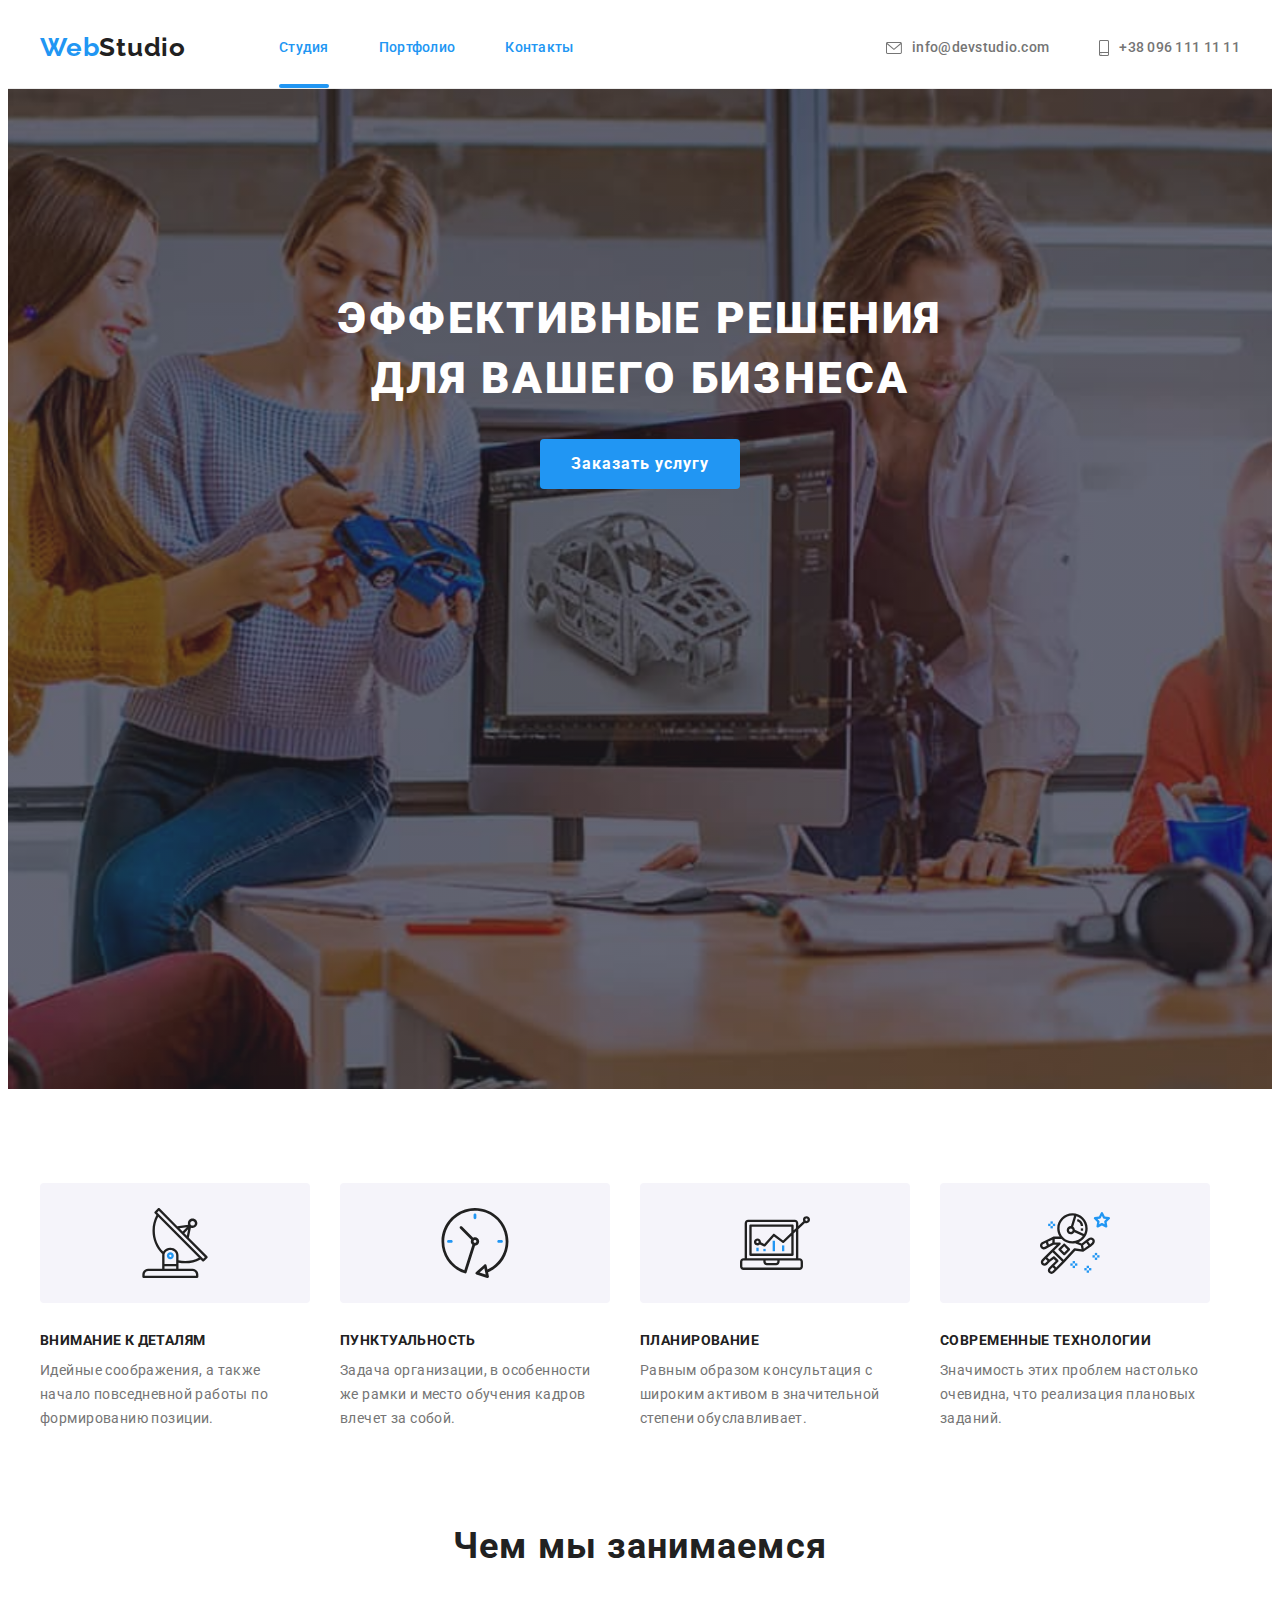
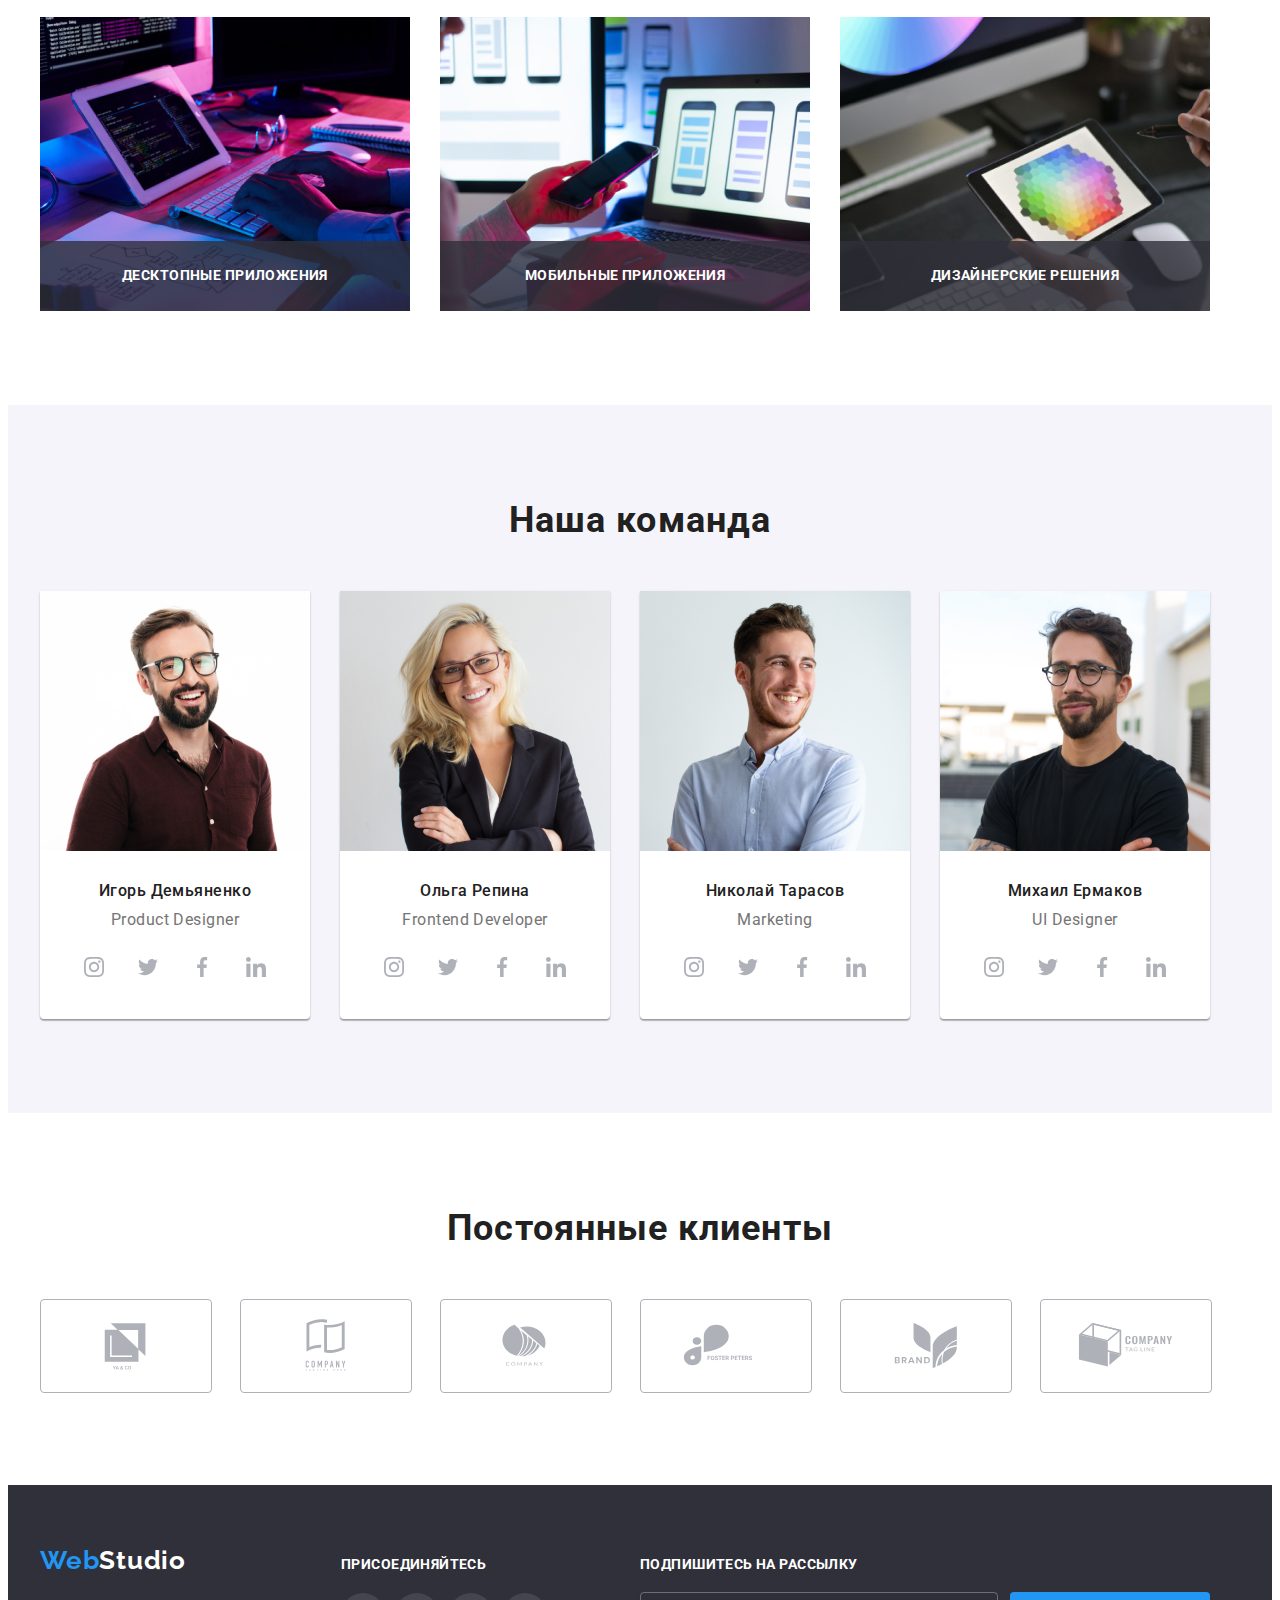
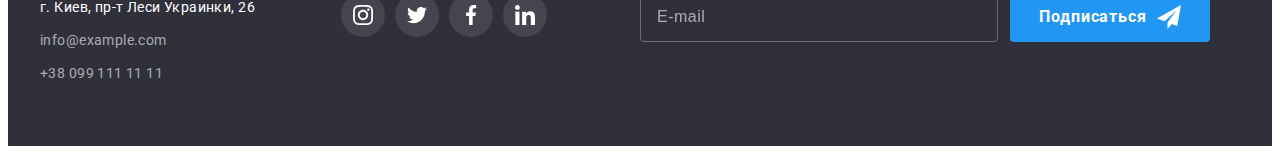
==== commit 1c93c3fa: "сдача седьмого д/з" ====
--- a/index.html
+++ b/index.html
@@ -18,40 +18,43 @@
       crossorigin="anonymous"
       referrerpolicy="no-referrer"
     />
-    <link rel="stylesheet" href="./css/styles.css" />
+
+    <link rel="stylesheet" href="./css/main.min.css" />
   </head>
   <body>
     <!--Шапка сайта-->
     <header class="header">
       <div class="container main-list">
-        <a lang="en" href="" class="header-logo link"
-          >Web<span class="logo-black">Studio</span></a
-        >
-        <nav class="header-nav">
-          <ul class="header-list list">
-            <li class="header-item">
-              <a href="" class="header-link link current">Студия</a>
-            </li>
-            <li class="header-item">
-              <a href="./portfolio.html" class="header-link link">Портфолио</a>
-            </li>
-            <li class="header-item">
-              <a href="" class="header-link link">Контакты</a>
+        <nav class="nav list">
+          <a lang="en" href="" class="nav_logo link"
+            >Web<span class="logo logo--color-dark">Studio</span></a
+          >
+          <ul class="nav-list list">
+            <li class="nav-list_item">
+              <a href="" class="nav-list_link link current">Студия</a>
+            </li>
+            <li class="nav-list_item">
+              <a href="./portfolio.html" class="nav-list_link link"
+                >Портфолио</a
+              >
+            </li>
+            <li class="nav-list_item">
+              <a href="" class="nav-list_link link">Контакты</a>
             </li>
           </ul>
         </nav>
-        <div class="contacts">
-          <ul class="header-contacts list">
-            <li class="header-item">
-              <a href="" class="header-mail link">
+        <div class="contacts main-list_contacts">
+          <ul class="contacts-list list">
+            <li class="contacts-list_item">
+              <a href="" class="contacts-list_mail link">
                 <svg class="contacts-icon" width="16" height="12">
                   <use href="./img/icons.svg#icon-envelope"></use>
                 </svg>
                 info@devstudio.com</a
               >
             </li>
-            <li class="header-item">
-              <a href="" class="header-tel link"
+            <li class="contacts-list_item">
+              <a href="" class="contacts-list_tel link"
                 ><svg class="contacts-icon" width="10" height="16">
                   <use href="./img/icons.svg#icon-smartphone"></use></svg
                 >+38 096 111 11 11</a
@@ -77,51 +80,51 @@
       <section class="benefits">
         <div class="container">
           <h2 hidden class="visually-hidden">Наши преимущества</h2>
-          <ul class="benefits-list list">
-            <li class="benefits-item">
-              <div class="benefits-picture">
-                <svg class="benefits-icon" width="70" height="70">
+          <ul class="menu list">
+            <li class="menu_item">
+              <div class="menu_picture">
+                <svg class="menu_icon" width="70" height="70">
                   <use href="./img/icons.svg#icon-antenna-1"></use>
                 </svg>
               </div>
-              <h3 class="benefits-title">Внимание к деталям</h3>
-              <p class="benefits-text">
+              <h3 class="menu_title">Внимание к деталям</h3>
+              <p class="menu_text">
                 Идейные соображения, а также начало повседневной работы по
                 формированию позиции.
               </p>
             </li>
-            <li class="benefits-item">
-              <div class="benefits-picture">
-                <svg class="benefits-icon" width="70" height="70">
+            <li class="menu_item">
+              <div class="menu_picture">
+                <svg class="menu_icon" width="70" height="70">
                   <use href="./img/icons.svg#icon-clock-1"></use>
                 </svg>
               </div>
-              <h3 class="benefits-title">Пунктуальность</h3>
-              <p class="benefits-text">
+              <h3 class="menu_title">Пунктуальность</h3>
+              <p class="menu_text">
                 Задача организации, в особенности же рамки и место обучения
                 кадров влечет за собой.
               </p>
             </li>
-            <li class="benefits-item">
-              <div class="benefits-picture">
-                <svg class="benefits-icon" width="70" height="70">
+            <li class="menu_item">
+              <div class="menu_picture">
+                <svg class="menu_icon" width="70" height="70">
                   <use href="./img/icons.svg#icon-diagram-1"></use>
                 </svg>
               </div>
-              <h3 class="benefits-title">Планирование</h3>
-              <p class="benefits-text">
+              <h3 class="menu_title">Планирование</h3>
+              <p class="menu_text">
                 Равным образом консультация с широким активом в значительной
                 степени обуславливает.
               </p>
             </li>
-            <li class="benefits-item">
-              <div class="benefits-picture">
-                <svg class="benefits-icon" width="70" height="70">
+            <li class="menu_item">
+              <div class="menu_picture">
+                <svg class="menu_icon" width="70" height="70">
                   <use href="./img/icons.svg#icon-astronaut-1"></use>
                 </svg>
               </div>
-              <h3 class="benefits-title">Современные технологии</h3>
-              <p class="benefits-text">
+              <h3 class="menu_title">Современные технологии</h3>
+              <p class="menu_text">
                 Значимость этих проблем настолько очевидна, что реализация
                 плановых заданий.
               </p>
@@ -369,45 +372,45 @@
       <section class="clients">
         <div class="container">
           <h2 class="clients-title">Постоянные клиенты</h2>
-          <ul class="clients-list list">
-            <li class="clients-item">
-              <a href="" class="clients-logo-link link">
-                <svg class="clients-icon" width="106" height="60">
+          <ul class="menu-list list">
+            <li class="menu-list_item">
+              <a href="" class="menu-list_Logo-link link">
+                <svg class="menu-list_icon" width="106" height="60">
                   <use href="./img/icons.svg#icon-grouplogo1"></use>
                 </svg>
               </a>
             </li>
-            <li class="clients-item">
-              <a href="" class="clients-logo-link link">
-                <svg class="clients-icon" width="106" height="60">
+            <li class="menu-list_item">
+              <a href="" class="menu-list_Logo-link link">
+                <svg class="menu-list_icon" width="106" height="60">
                   <use href="./img/icons.svg#icon-grouplogo2"></use>
                 </svg>
               </a>
             </li>
-            <li class="clients-item">
-              <a href="" class="clients-logo-link link">
-                <svg class="clients-icon" width="106" height="60">
+            <li class="menu-list_item">
+              <a href="" class="menu-list_Logo-link link">
+                <svg class="menu-list_icon" width="106" height="60">
                   <use href="./img/icons.svg#icon-grouplogo3"></use>
                 </svg>
               </a>
             </li>
-            <li class="clients-item">
-              <a href="" class="clients-logo-link link">
-                <svg class="clients-icon" width="106" height="60">
+            <li class="menu-list_item">
+              <a href="" class="menu-list_Logo-link link">
+                <svg class="menu-list_icon" width="106" height="60">
                   <use href="./img/icons.svg#icon-grouplogo4"></use>
                 </svg>
               </a>
             </li>
-            <li class="clients-item">
-              <a href="" class="clients-logo-link link">
-                <svg class="clients-icon" width="106" height="60">
+            <li class="menu-list_item">
+              <a href="" class="menu-list_Logo-link link">
+                <svg class="menu-list_icon" width="106" height="60">
                   <use href="./img/icons.svg#icon-grouplogo5"></use>
                 </svg>
               </a>
             </li>
-            <li class="clients-item">
-              <a href="" class="clients-logo-link link">
-                <svg class="clients-icon" width="106" height="60">
+            <li class="menu-list_item">
+              <a href="" class="menu-list_Logo-link link">
+                <svg class="menu-list_icon" width="106" height="60">
                   <use href="./img/icons.svg#icon-grouplogo6"></use>
                 </svg>
               </a>
@@ -423,7 +426,7 @@
         <div class="footer-address">
           <div class="footer-logo">
             <a lang="en" href="" class="footer-logo link"
-              >Web<span class="white">Studio</span></a
+              >Web<span class="logo logo--color-light">Studio</span></a
             >
           </div>
           <address class="address">
--- a/css/main.min.css
+++ b/css/main.min.css
@@ -0,0 +1 @@
+:root{--primery-text-color: rgba(117, 117, 117, 1);--title-text-color: #212121;--accennt-color: #2196f3;--background-color: #2f303a;--command-bg-color: #f5f4fa;--primery-bg-color: #ffffff;--button-color: #188ce8;--header-list-color: #757575;--address-list-color: rgba(255, 255, 255, 0.6);--border-color: #eeeeee;--border-hed-color: #ececec;--box-shadow-one: rgba(0, 0, 0, 0.12);--box-shadow-two: rgba(0, 0, 0, 0.14);--box-shadow-three: rgba(0, 0, 0, 0.2);--command-soc-link: #afb1b8;--footer-linl-color: rgba(255, 255, 255, 0.1);--portfolio-shadow-one: rgba(0, 0, 0, 0.12);--portfolio-shadow-two: rgba(0, 0, 0, 0.06);--portfolio-shadow-three: rgba(0, 0, 0, 0.16);--portfoliobutton-shadow-one: rgba(0, 0, 0, 0.1);--portfoliobutton-shadow-two: rgba(0, 0, 0, 0.08);--portfoliobutton-shadow-three: rgba(0, 0, 0, 0.12);--portfolio-overlay: rgba(33, 150, 243, 0.9);--worktypes-overlay-color: rgba(47, 48, 58, 0.8);--modal-color: rgba(0, 0, 0, 0.2);--modal-icon-color: rgba(0, 0, 0, 0.1);--modal-text-color: rgba(117, 117, 117, 0.5);--signup-input-color: rgba(255, 255, 255, 0.3);--signap-shadow-color: rgba(0, 0, 0, 0.15);--border-textarea-color: rgba(33, 33, 33, 0.2)}.visually-hidden{position:absolute;width:1px;height:1px;margin:-1px;border:0;padding:0;white-space:nowrap;clip-path:inset(100%);clip:rect(0 0 0 0);overflow:hidden}p,h1,h2,h3,h4{margin:0}ul{margin:0;padding-left:0}.list{list-style:none;padding:0;margin:0}.link{text-decoration:none}body{color:var(--primery-text-color);background-color:var(--primery-bg-color);font-family:Roboto,sans-serif}.container{margin-left:auto;margin-right:auto;width:1200px;padding:0 15px}.header{background-color:var(--primery-bg-color);border-bottom:1px solid var(--border-hed-color)}.main-list{display:flex}.nav{display:flex}.nav-list{display:flex}.contacts-list{display:flex}.contacts-list .contacts-list_item+.contacts-list_item{margin-left:50px}.nav-list .nav-list_item+.nav-list_item{margin-left:50px}.nav_logo{display:block;padding-top:24px;padding-bottom:25px;margin-right:93px;color:var(--accennt-color);font-family:"Raleway";font-weight:700;font-size:26px;line-height:1.19;letter-spacing:.03em}.logo--color-dark{color:var(--title-text-color)}.nav-list_link{position:relative;display:block;padding-top:32px;padding-bottom:32px;font-weight:500;font-size:14px;line-height:1.14;letter-spacing:.02em;color:var(--accennt-color);transition-property:color;transition-duration:250ms;transition-timing-function:cubic-bezier(0.4, 0, 0.2, 1)}.nav-list .nav-list_link:after{position:absolute;bottom:0;display:block;content:" ";width:100%;height:4px;opacity:0;color:var(--accennt-color);background-color:var(--accennt-color);border-radius:2px;transition-property:opacity;transition-duration:250ms;transition-timing-function:cubic-bezier(0.4, 0, 0.2, 1)}.nav-list_link:hover::after,.nav-list_link:focus::after{opacity:1}.link.current:after{position:absolute;bottom:0;display:block;content:" ";width:100%;height:4px;color:var(--accennt-color);background-color:var(--accennt-color);border-radius:2px;opacity:1}.main-list_contacts{margin-left:auto}.contacts-list_mail,.contacts-list_tel{display:flex;align-items:center;padding-top:32px;padding-bottom:32px;color:var(--header-list-color);font-weight:500;font-size:14px;line-height:1.14;letter-spacing:.02em;transition-property:color;transition-duration:250ms;transition-timing-function:cubic-bezier(0.4, 0, 0.2, 1)}.contacts-list_mail:hover,.contacts-list_mail:focus,.contacts-list_tel:hover,.contacts-list_tel:focus{color:var(--accennt-color)}.contacts-icon{margin-right:10px;fill:currentColor}.hero{background-color:var(--background-color);padding:200px 0}.overlay{background-image:linear-gradient(rgba(47, 48, 58, 0.4), rgba(47, 48, 58, 0.4)),url("../img/image-hero.jpg");max-width:1600px;height:600px;margin:0 auto;background-repeat:no-repeat;background-position:center;background-size:cover}.hero-contant{max-width:696px;margin-left:auto;margin-right:auto}.hero-title{margin-top:0;margin-bottom:30px;color:var(--primery-bg-color);background-color:rgba(0,0,0,0);font-weight:900;font-size:44px;line-height:1.36;text-align:center;letter-spacing:.06em;text-transform:uppercase}.hero-button{display:flex;margin:0 auto;min-width:200px;height:50px;justify-content:center;border-radius:4px;border:rgba(0,0,0,0);color:var(--primery-bg-color);background-color:var(--accennt-color);font-family:inherit;font-weight:700;font-size:16px;line-height:1.88;align-items:center;text-align:center;letter-spacing:.06em;cursor:pointer;transition-property:bacground-color;transition-duration:250ms;transition-timing-function:cubic-bezier(0.4, 0, 0.2, 1)}.hero-button:hover,.hero-button:focus{background-color:var(--button-color)}.backdrop{position:fixed;top:0;left:0;width:100%;height:100%;background-color:var(--modal-color);transition:opacity 300ms linear,visibility 300ms linear}.backdrop.is-hidden .modal{transform:translate(-50%, -50%) scale(0)}.modal{position:absolute;top:50%;left:50%;transform:translate(-50%, -50%) scale(1);width:528px;min-height:581px;padding:40px;background-color:var(--primery-bg-color);border-radius:4px;box-shadow:0px 1px 3px var(--portfoliobutton-shadow-three),0px 1px 1px var(--box-shadow-two),0px 2px 1px var(--modal-color);transition:transform 300ms linear}.modal-button-close{width:30px;height:30px;background-color:rgba(0,0,0,0);border:1px solid var(--modal-icon-color);border-radius:50%;display:flex;align-items:center;justify-content:center;position:absolute;top:8px;right:8px}.modal-icon{transition-property:fill;transition-duration:250ms;transition-timing-function:cubic-bezier(0.4, 0, 0.2, 1)}.modal-button-close:hover>.modal-icon,.modal-button-close:focus>.modal-icon{fill:var(--accennt-color)}.is-hidden{opacity:0;visibility:hidden;pointer-events:0}.no-scroll{overflow:hidden}.modal-title{font-weight:700;font-size:20px;line-height:1.15;text-align:center;letter-spacing:.03em;color:var(--title-text-color);margin-bottom:12px}.modal-field{margin-bottom:10px}.coment-field{margin-bottom:20px}.modal-input{padding:0;width:100%;height:40px;padding-left:42px;border:1px solid var(--border-textarea-color);border-radius:4px;background-color:rgba(0,0,0,0);color:var(--header-list-color);outline:var(--accennt-color);transition-property:border-color;transition-duration:250ms;transition-timing-function:cubic-bezier(0.4, 0, 0.2, 1)}.modal-input:focus,.modal-input:hover{border-color:var(--accennt-color)}.modal-button{display:flex;margin:0 auto;min-width:200px;height:50px;justify-content:center;border-radius:4px;border:rgba(0,0,0,0);color:var(--primery-bg-color);background-color:var(--accennt-color);font-family:inherit;font-weight:700;font-size:16px;line-height:1.88;align-items:center;text-align:center;letter-spacing:.06em;cursor:pointer;transition-property:bacground-color;transition-duration:250ms;transition-timing-function:cubic-bezier(0.4, 0, 0.2, 1)}.modal-button:hover,.modal-button:focus{background-color:var(--button-color)}.modal-label{display:block;font-weight:400;font-size:12px;line-height:1.17;letter-spacing:.01em;color:var(--header-list-color);margin-bottom:4px}.modal-text{display:block;padding:12px 16px;width:100%;height:120px;border:1px solid var(--border-textarea-color);border-radius:4px;resize:none;outline:var(--accennt-color);transition-property:border-color;transition-duration:250ms;transition-timing-function:cubic-bezier(0.4, 0, 0.2, 1)}.modal-text:focus,.modal-text:hover{border-color:var(--accennt-color)}.modal-text::placeholder{font-weight:400;font-size:12px;line-height:1.17;letter-spacing:.01em;color:var(--modal-text-color)}.consent-field{margin-bottom:30px}.consent-span{border-radius:2px;margin-right:8px;width:16px;height:15px;border:2px solid var(--title-text-color);display:flex;align-items:center;justify-content:center;transition-property:bacground-color;transition-duration:250ms;transition-timing-function:cubic-bezier(0.4, 0, 0.2, 1)}.consent-input:focus+.consent-label .consent-span,.consent-input:hover+.consent-label .consent-span{border-color:var(--accennt-color);border-radius:2px}.consent-input:checked+.consent-label .consent-span{background-color:var(--accennt-color);border:none;border-radius:2px}.consent-label{display:flex;align-items:center;justify-content:center;font-weight:400;font-size:14px;line-height:1.7142857143;letter-spacing:.03em;color:var(--header-list-color)}.consent-icon{fill:rgba(0,0,0,0);transition-property:fill;transition-duration:250ms;transition-timing-function:cubic-bezier(0.4, 0, 0.2, 1)}.consent-input:checked+.consent-label .consent-icon{fill:var(--primery-bg-color)}.accent-link{color:var(--accennt-color);text-decoration-line:underline}.input-wrap{position:relative}.input-icon{position:absolute;left:12px;top:50%;transform:translateY(-50%);transition-property:fill;transition-duration:250ms;transition-timing-function:cubic-bezier(0.4, 0, 0.2, 1)}.modal-input:focus+.input-icon,.modal-input:hover+.input-icon{fill:var(--accennt-color)}.benefits{padding-top:94px;padding-bottom:94px;margin-top:0;margin-bottom:0;background-color:var(--primery-bg-color)}.menu{display:flex}.menu .menu_item+.menu_item{margin-left:30px}.menu_title{margin-top:0;margin-bottom:10px;color:var(--title-text-color);font-weight:700;font-size:14px;line-height:1.14;letter-spacing:.03em;text-transform:uppercase}.menu_text{width:270px;margin-top:0;margin-bottom:0;color:var(--header-list-color);font-size:14px;line-height:1.71;letter-spacing:.03em}.menu_picture{display:flex;width:270px;height:120px;justify-content:center;align-items:center;border-radius:4px;margin-bottom:30px;background-color:var(--command-bg-color)}.menu_icon{margin:0}.worktypes{padding-bottom:94px;background-color:var(--primery-bg-color)}.worktypes-title{margin-top:0;margin-bottom:50px;color:var(--title-text-color);font-weight:700;font-size:36px;line-height:1.17;text-align:center;letter-spacing:.03em}.worktypes-list{display:flex}.worktypes-list .worktypes-item+.worktypes-item{margin-left:30px}.worktypes-photo{display:block;max-width:100%;height:auto}.worktypesrelative-photo{position:relative}.worktypes-overlay{display:flex;align-items:center;justify-content:center;position:absolute;width:100%;height:70px;bottom:0;background-color:var(--worktypes-overlay-color)}.worktypes-text{font-weight:700;font-size:14px;line-height:1.14;text-align:center;letter-spacing:.03em;text-transform:uppercase;color:var(--primery-bg-color)}.command{padding-top:94px;padding-bottom:94px;background-color:var(--command-bg-color)}.command-title{margin-top:0;margin-bottom:50px;color:var(--title-text-color);font-weight:700;font-size:36px;line-height:1.17;text-align:center;letter-spacing:.03em}.command-text{margin:0 0 16px;color:var(--header-list-color);font-size:16px;line-height:1.19;text-align:center;letter-spacing:.03em}.command-list{display:flex}.command-list .command-item+.command-item{margin-left:30px}.command-item{box-shadow:0px 1px 3px var(--box-shadow-one),0px 1px 1px var(--box-shadow-two),0px 2px 1px var(--box-shadow-three);border-radius:0px 0px 4px 4px;background-color:var(--primery-bg-color)}.command-photo{margin-bottom:10px;color:var(--title-text-color);font-weight:500;font-size:16px;line-height:1.19;text-align:center;letter-spacing:.03em}.command-container{padding:30px 32px}.photo{background-color:var(--primery-bg-color);display:block;max-width:100%;height:auto}.command-soc-list{display:flex;justify-content:center}.command-soc-item{width:44px;height:44px;margin-left:10px}.command-soc-item:first-child{margin-left:0}.command-soc-link{display:flex;align-items:center;justify-content:center;width:100%;height:100%;border-radius:50%;color:var(--command-soc-link);transition-property:background-color,color;transition-duration:250ms;transition-timing-function:cubic-bezier(0.4, 0, 0.2, 1)}.command-soc-link:hover,.command-soc-link:focus{background-color:var(--accennt-color);color:var(--primery-bg-color)}.command-soc-icon{fill:currentColor}.clients{padding-top:94px;padding-bottom:94px;margin-top:0;margin-bottom:0;background-color:var(--primery-bg-color)}.clients-title{margin-bottom:50px;color:var(--title-text-color);font-weight:700;font-size:36px;line-height:1.17;text-align:center;letter-spacing:.03em}.menu-list{display:flex}.menu-list .menu-list_item+.menu-list_item{margin-left:30px}.menu-list_item{width:170px;height:92px}.menu-list_Logo-link{display:flex;width:100%;height:100%;justify-content:center;align-items:center;outline:rgba(0,0,0,0);border:1px solid var(--command-soc-link);border-radius:4px;color:var(--command-soc-link);transition-property:color;transition-duration:250ms;transition-timing-function:cubic-bezier(0.4, 0, 0.2, 1)}.menu-list_Logo-link:hover,.menu-list_Logo-link:focus{color:var(--accennt-color);border:1px solid}.menu-list_icon{fill:currentColor}.footer{color:var(--primery-bg-color);background-color:var(--background-color);padding-top:60px;padding-bottom:60px}.footer .footer-logo{display:block;margin-top:0;margin-bottom:20px;color:var(--accennt-color);font-family:"Raleway";font-weight:700;font-size:26px;line-height:1.19;letter-spacing:.03em}.footer-container{align-items:baseline;display:flex;margin-left:auto;margin-right:auto;width:1200px;padding:0 15px}.footer-address{width:231px}.logo--color-light{color:var(--primery-bg-color)}.address{font-family:"Roboto";font-style:normal}.address-text{margin-top:0;margin-bottom:9px;color:var(--primery-bg-color);font-size:14px;line-height:1.71;letter-spacing:.03em}.address-list .link{transition-property:color;transition-duration:250ms;transition-timing-function:cubic-bezier(0.4, 0, 0.2, 1)}.address-list .link:hover,.address-list .link:focus{color:var(--accennt-color)}.address-item:first-child{margin-top:0;margin-bottom:9px}.address-mail{color:var(--address-list-color);font-size:14px;line-height:1.71;letter-spacing:.03em}.address-tel{color:var(--address-list-color);font-size:14px;line-height:1.71;letter-spacing:.03em}.footer-join{width:206px;margin-left:70px}.footer-title{display:block;margin-bottom:20px;font-size:14px;line-height:1.14;letter-spacing:.03em;text-transform:uppercase}.footer-list{display:flex;width:206px;height:44px}.footer-item{width:44px;height:44px;margin-left:10px}.footer-item:first-child{margin-left:0}.footer-soc-link{display:flex;align-items:center;justify-content:center;width:100%;height:100%;border-radius:50%;background-color:var(--footer-linl-color);transition-property:background-color;transition-duration:250ms;transition-timing-function:cubic-bezier(0.4, 0, 0.2, 1)}.footer-soc-link:hover,.footer-soc-link:focus{background-color:var(--accennt-color)}.footer-soc-icon{fill:var(--primery-bg-color)}.signup{width:570px;margin-left:93px}.signup-title{font-weight:700;font-size:14px;line-height:1.1428571429;letter-spacing:.03em;text-transform:uppercase;color:var(--primery-bg-color);margin-bottom:20px}.signup-input{box-sizing:border-box;height:50px;width:358px;padding:15px 16px;border:1px solid var(--signup-input-color);filter:drop-shadow(0px 4px 4px var(--signap-shadow-color));border-radius:4px;background-color:rgba(0,0,0,0);outline:var(--accennt-color);transition-property:border-color;transition-duration:250ms;transition-timing-function:cubic-bezier(0.4, 0, 0.2, 1)}.signup-input:hover,.signup-input:focus{border-color:var(--accennt-color)}.signup-input::placeholder{font-weight:400;font-size:16px;line-height:20px;display:flex;align-items:center;letter-spacing:.03em;color:var(--address-list-color)}.signup-field{display:flex;align-items:center}.signup-icon{fill:var(--primery-bg-color);margin-left:10px}.signup-button{display:flex;margin-left:12px;padding:0;min-width:200px;height:50px;justify-content:center;border-radius:4px;border:rgba(0,0,0,0);color:var(--primery-bg-color);background-color:var(--accennt-color);font-family:inherit;font-weight:700;font-size:16px;line-height:1.88;align-items:center;text-align:center;letter-spacing:.06em;cursor:pointer;transition-property:bacground-color;transition-duration:250ms;transition-timing-function:cubic-bezier(0.4, 0, 0.2, 1)}.signup-button:hover,.signup-button:focus{background-color:var(--button-color)}.portfolio{padding-top:94px;padding-bottom:94px}.portfoliobutton-list{display:flex;margin-bottom:50px;justify-content:center}.portfolio-list{display:flex;flex-wrap:wrap}.portfolio-list .portfoliobutton-item+.portfoliobutton-item{margin-left:8px}.portfolio-item{width:calc((100% - 60px)/3);margin-right:30px;margin-bottom:30px}.portfolio-item:nth-child(3n){margin-right:0}.portfolio-item:nth-last-child(-n+3){margin-bottom:0}.relative-photo{position:relative;overflow:hidden}.overlay-text{position:absolute;padding:63px 24px;font-weight:400;font-size:18px;line-height:1.56;letter-spacing:.03em;color:var(--primery-bg-color);background-color:var(--portfolio-overlay);top:0;height:100%;transform:translateY(101%);transition-property:transform;transition-duration:250ms;transition-timing-function:cubic-bezier(0.4, 0, 0.2, 1);overflow:auto}.portfolio-link:hover .overlay-text,.portfolio-link:focus .overlay-text{transform:translate(0)}.portfolio-link{display:block;transition-property:box-shadow;transition-duration:250ms;transition-timing-function:cubic-bezier(0.4, 0, 0.2, 1)}.portfolio-link:hover,.portfolio-link:focus{box-shadow:0px 1px 1px var(--portfolio-shadow-one),0px 4px 4px var(--portfolio-shadow-two),1px 4px 6px var(--portfolio-shadow-three);cursor:pointer}.portfolio-title{margin-bottom:4px;color:var(--title-text-color);font-weight:700;font-size:18px;line-height:2;letter-spacing:.06em}.portfolio-text{margin:0;color:var(--header-list-color);font-size:16px;line-height:1.88;letter-spacing:.03em}.portfoliobutton{padding:6px 22px;border-radius:4px;color:var(--title-text-color);background-color:var(--command-bg-color);border:rgba(0,0,0,0);cursor:pointer;font-family:inherit;font-weight:500;font-size:16px;line-height:1.63;text-align:center;letter-spacing:.03em;transition-property:background-color,color,box-shadow;transition-duration:250ms;transition-timing-function:cubic-bezier(0.4, 0, 0.2, 1)}.portfoliobutton:hover,.portfoliobutton:focus{color:var(--primery-bg-color);background-color:var(--accennt-color);box-shadow:0px 3px 1px var(--portfoliobutton-shadow-one),0px 1px 2px var(--portfoliobutton-shadow-two),0px 2px 2px var(--portfoliobutton-shadow-three)}.current-button{color:var(--primery-bg-color);background-color:var(--accennt-color)}.portfolio-bottom{padding:20px 24px;border:1px solid var(--border-color)}/*# sourceMappingURL=main.min.css.map */